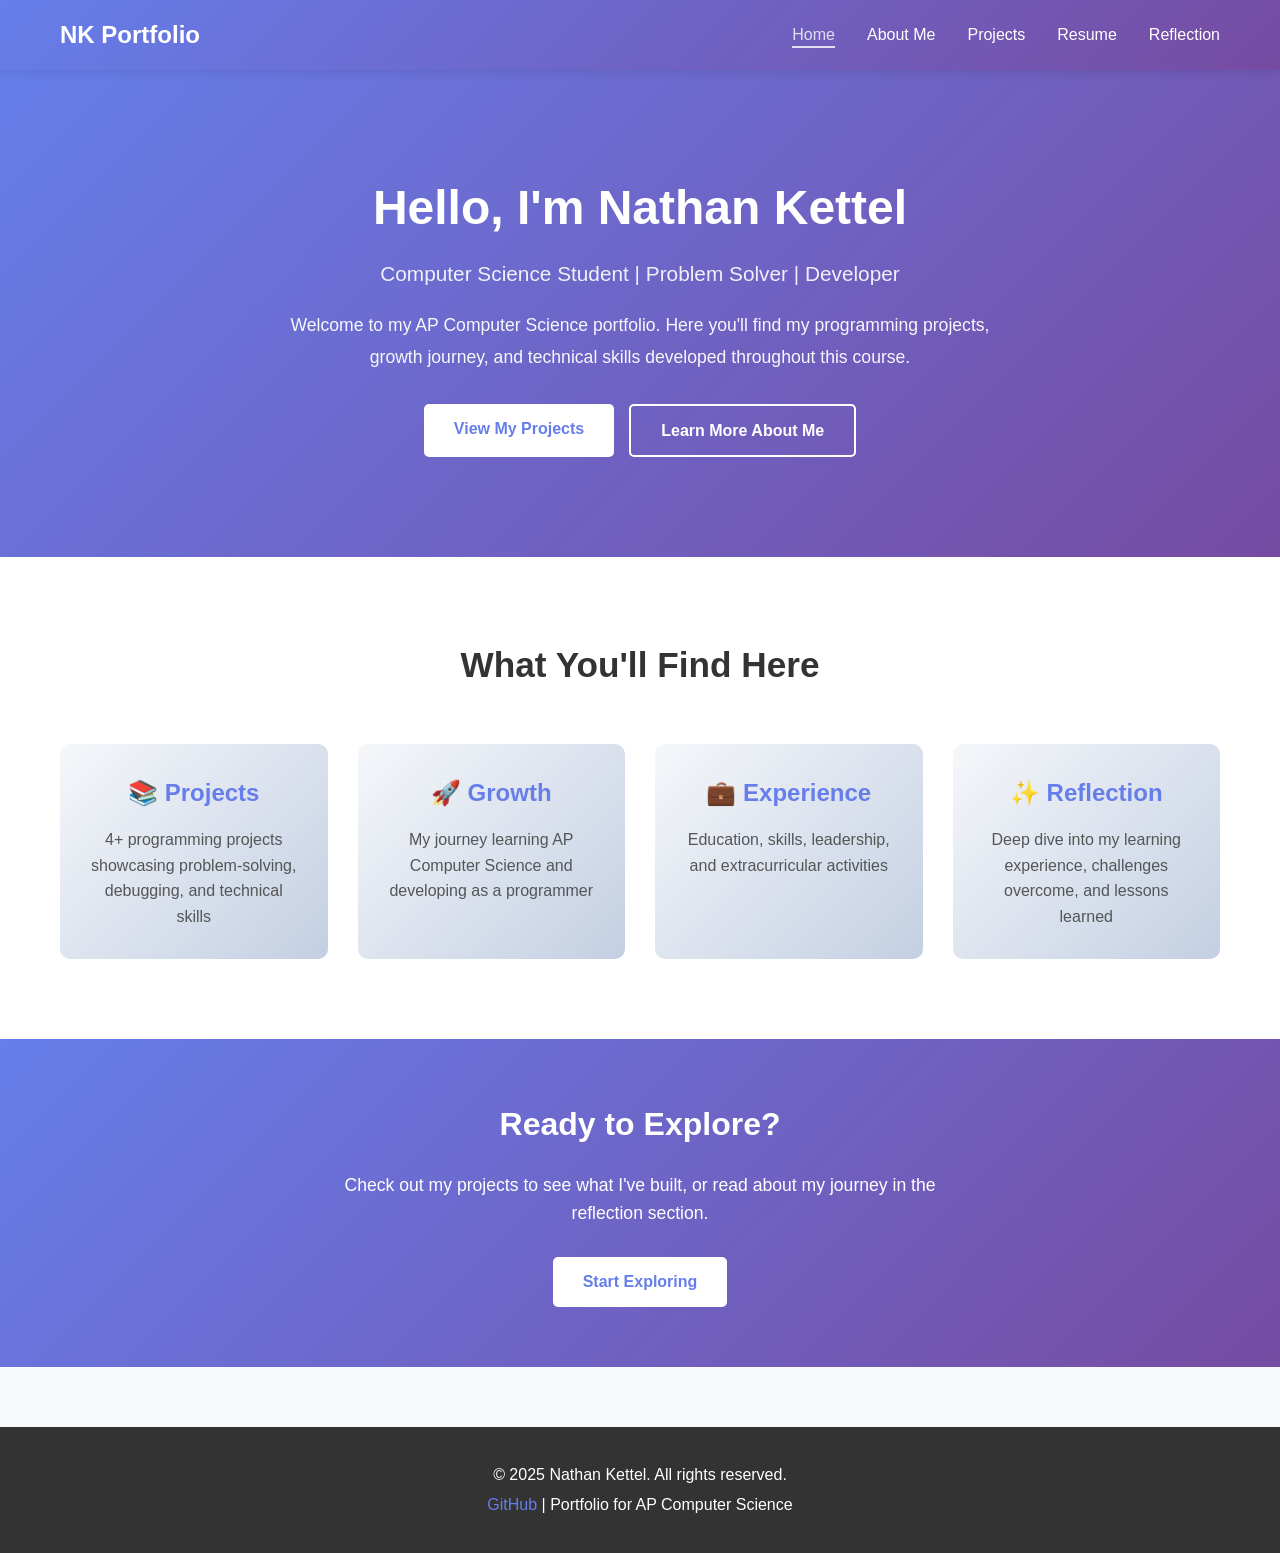
==== index.html @ 016d5e5d "Update portfolio name from Natalie to Nathan Any place where it says natalie kettel needs to be repl" ====
<!DOCTYPE html>
<html lang="en">
<head>
    <meta charset="UTF-8">
    <meta name="viewport" content="width=device-width, initial-scale=1.0">
    <title>Nathan Kettel - Portfolio</title>
    <link rel="stylesheet" href="styles.css">
</head>
<body>
    <nav class="navbar">
        <div class="nav-container">
            <a href="index.html" class="nav-logo">NK Portfolio</a>
            <ul class="nav-menu">
                <li class="nav-item"><a href="index.html" class="nav-link active">Home</a></li>
                <li class="nav-item"><a href="about.html" class="nav-link">About Me</a></li>
                <li class="nav-item"><a href="projects.html" class="nav-link">Projects</a></li>
                <li class="nav-item"><a href="resume.html" class="nav-link">Resume</a></li>
                <li class="nav-item"><a href="reflection.html" class="nav-link">Reflection</a></li>
            </ul>
        </div>
    </nav>

    <section class="hero">
        <div class="hero-content">
            <h1>Hello, I'm Nathan Kettel</h1>
            <p class="tagline">Computer Science Student | Problem Solver | Developer</p>
            <p class="hero-description">Welcome to my AP Computer Science portfolio. Here you'll find my programming projects, growth journey, and technical skills developed throughout this course.</p>
            <div class="hero-buttons">
                <a href="projects.html" class="btn btn-primary">View My Projects</a>
                <a href="about.html" class="btn btn-secondary">Learn More About Me</a>
            </div>
        </div>
    </section>

    <section class="highlights">
        <div class="container">
            <h2>What You'll Find Here</h2>
            <div class="highlights-grid">
                <div class="highlight-card">
                    <h3>📚 Projects</h3>
                    <p>4+ programming projects showcasing problem-solving, debugging, and technical skills</p>
                </div>
                <div class="highlight-card">
                    <h3>🚀 Growth</h3>
                    <p>My journey learning AP Computer Science and developing as a programmer</p>
                </div>
                <div class="highlight-card">
                    <h3>💼 Experience</h3>
                    <p>Education, skills, leadership, and extracurricular activities</p>
                </div>
                <div class="highlight-card">
                    <h3>✨ Reflection</h3>
                    <p>Deep dive into my learning experience, challenges overcome, and lessons learned</p>
                </div>
            </div>
        </div>
    </section>

    <section class="cta">
        <div class="container">
            <h2>Ready to Explore?</h2>
            <p>Check out my projects to see what I've built, or read about my journey in the reflection section.</p>
            <a href="projects.html" class="btn btn-primary">Start Exploring</a>
        </div>
    </section>

    <footer>
        <p>&copy; 2025 Nathan Kettel. All rights reserved.</p>
        <p><a href="https://github.com/nkettel" target="_blank">GitHub</a> | Portfolio for AP Computer Science</p>
    </footer>
</body>
</html>
---- styles.css ----
/* ===== GLOBAL STYLES ===== */
* {
    margin: 0;
    padding: 0;
    box-sizing: border-box;
}

body {
    font-family: 'Segoe UI', Tahoma, Geneva, Verdana, sans-serif;
    line-height: 1.6;
    color: #333;
    background-color: #f8f9fa;
}

.container {
    max-width: 1200px;
    margin: 0 auto;
    padding: 0 20px;
}

/* ===== NAVIGATION ===== */
.navbar {
    background: linear-gradient(135deg, #667eea 0%, #764ba2 100%);
    padding: 1rem 0;
    position: sticky;
    top: 0;
    z-index: 100;
    box-shadow: 0 2px 10px rgba(0, 0, 0, 0.1);
}

.nav-container {
    max-width: 1200px;
    margin: 0 auto;
    padding: 0 20px;
    display: flex;
    justify-content: space-between;
    align-items: center;
}

.nav-logo {
    color: white;
    font-size: 1.5rem;
    font-weight: bold;
    text-decoration: none;
    transition: opacity 0.3s ease;
}

.nav-logo:hover {
    opacity: 0.8;
}

.nav-menu {
    display: flex;
    list-style: none;
    gap: 2rem;
}

.nav-link {
    color: white;
    text-decoration: none;
    transition: opacity 0.3s ease;
    position: relative;
    font-weight: 500;
}

.nav-link:hover,
.nav-link.active {
    opacity: 0.8;
}

.nav-link.active::after {
    content: '';
    position: absolute;
    bottom: -5px;
    left: 0;
    width: 100%;
    height: 2px;
    background-color: white;
}

/* ===== HERO SECTION ===== */
.hero {
    background: linear-gradient(135deg, #667eea 0%, #764ba2 100%);
    color: white;
    padding: 100px 20px;
    text-align: center;
}

.hero-content h1 {
    font-size: 3rem;
    margin-bottom: 10px;
    animation: slideInDown 0.8s ease;
}

.tagline {
    font-size: 1.3rem;
    margin-bottom: 20px;
    opacity: 0.9;
}

.hero-description {
    font-size: 1.1rem;
    max-width: 700px;
    margin: 0 auto 30px;
    line-height: 1.8;
    opacity: 0.95;
}

.hero-buttons {
    display: flex;
    gap: 15px;
    justify-content: center;
    flex-wrap: wrap;
}

/* ===== BUTTONS ===== */
.btn {
    padding: 12px 30px;
    border: none;
    border-radius: 5px;
    font-size: 1rem;
    font-weight: 600;
    cursor: pointer;
    text-decoration: none;
    display: inline-block;
    transition: all 0.3s ease;
}

.btn-primary {
    background-color: white;
    color: #667eea;
}

.btn-primary:hover {
    transform: translateY(-2px);
    box-shadow: 0 10px 20px rgba(0, 0, 0, 0.2);
}

.btn-secondary {
    background-color: transparent;
    color: white;
    border: 2px solid white;
}

.btn-secondary:hover {
    background-color: white;
    color: #667eea;
    transform: translateY(-2px);
}

/* ===== PAGE HEADER ===== */
.page-header {
    background: linear-gradient(135deg, #667eea 0%, #764ba2 100%);
    color: white;
    padding: 60px 20px;
    text-align: center;
}

.page-header h1 {
    font-size: 2.5rem;
    margin-bottom: 10px;
}

.page-header p {
    font-size: 1.2rem;
    opacity: 0.9;
}

/* ===== HIGHLIGHTS SECTION ===== */
.highlights {
    padding: 80px 20px;
    background-color: white;
}

.highlights h2 {
    text-align: center;
    font-size: 2.2rem;
    margin-bottom: 50px;
    color: #333;
}

.highlights-grid {
    display: grid;
    grid-template-columns: repeat(auto-fit, minmax(250px, 1fr));
    gap: 30px;
}

.highlight-card {
    background: linear-gradient(135deg, #f5f7fa 0%, #c3cfe2 100%);
    padding: 30px;
    border-radius: 10px;
    text-align: center;
    transition: all 0.3s ease;
}

.highlight-card:hover {
    transform: translateY(-5px);
    box-shadow: 0 10px 30px rgba(0, 0, 0, 0.1);
}

.highlight-card h3 {
    font-size: 1.5rem;
    margin-bottom: 15px;
    color: #667eea;
}

.highlight-card p {
    color: #555;
}

/* ===== CTA SECTION ===== */
.cta {
    background: linear-gradient(135deg, #667eea 0%, #764ba2 100%);
    color: white;
    padding: 60px 20px;
    text-align: center;
}

.cta h2 {
    font-size: 2rem;
    margin-bottom: 20px;
}

.cta p {
    font-size: 1.1rem;
    margin-bottom: 30px;
    max-width: 600px;
    margin-left: auto;
    margin-right: auto;
}

/* ===== ABOUT SECTION ===== */
.about-section {
    padding: 60px 20px;
    background-color: white;
}

.about-content h2 {
    font-size: 2rem;
    color: #667eea;
    margin-top: 40px;
    margin-bottom: 20px;
    border-bottom: 3px solid #667eea;
    padding-bottom: 10px;
}

.about-content h2:first-child {
    margin-top: 0;
}

.about-content p {
    font-size: 1.05rem;
    line-height: 1.8;
    color: #555;
    margin-bottom: 15px;
}

.interests-grid {
    display: grid;
    grid-template-columns: repeat(auto-fit, minmax(280px, 1fr));
    gap: 20px;
    margin: 30px 0;
}

.interest-card {
    background: linear-gradient(135deg, #f5f7fa 0%, #c3cfe2 100%);
    padding: 25px;
    border-radius: 8px;
    transition: all 0.3s ease;
}

.interest-card:hover {
    transform: translateY(-3px);
    box-shadow: 0 8px 20px rgba(0, 0, 0, 0.1);
}

.interest-card h3 {
    color: #667eea;
    font-size: 1.2rem;
    margin-bottom: 10px;
}

.interest-card p {
    color: #555;
    font-size: 0.95rem;
}

.activity-list,
.achievements-list,
.growth-list {
    list-style-position: inside;
    margin: 20px 0;
}

.activity-list li,
.achievements-list li,
.growth-list li {
    margin: 12px 0;
    color: #555;
    line-height: 1.6;
}

.skills-section {
    display: grid;
    grid-template-columns: repeat(auto-fit, minmax(250px, 1fr));
    gap: 30px;
    margin: 30px 0;
}

.skill-category {
    background: #f8f9fa;
    padding: 25px;
    border-radius: 8px;
    border-left: 4px solid #667eea;
}

.skill-category h3 {
    color: #667eea;
    margin-bottom: 15px;
    font-size: 1.1rem;
}

.skill-category ul {
    list-style-position: inside;
}

.skill-category li {
    color: #555;
    margin: 8px 0;
}

/* ===== PROJECTS SECTION ===== */
.projects-section {
    padding: 60px 20px;
    background-color: white;
}

.projects-grid {
    display: grid;
    grid-template-columns: repeat(auto-fit, minmax(300px, 1fr));
    gap: 30px;
    margin: 40px 0;
}

.project-card {
    background: white;
    border: 2px solid #e0e0e0;
    border-radius: 10px;
    padding: 30px;
    transition: all 0.3s ease;
    box-shadow: 0 4px 15px rgba(0, 0, 0, 0.08);
}

.project-card:hover {
    border-color: #667eea;
    box-shadow: 0 10px 30px rgba(102, 126, 234, 0.2);
    transform: translateY(-5px);
}

.project-header {
    display: flex;
    justify-content: space-between;
    align-items: flex-start;
    gap: 15px;
    margin-bottom: 15px;
}

.project-header h2 {
    color: #667eea;
    font-size: 1.4rem;
    margin: 0;
}

.project-tag {
    background: linear-gradient(135deg, #667eea 0%, #764ba2 100%);
    color: white;
    padding: 5px 12px;
    border-radius: 20px;
    font-size: 0.85rem;
    white-space: nowrap;
}

.project-description {
    color: #555;
    font-size: 1.05rem;
    margin-bottom: 15px;
    line-height: 1.6;
}

.project-card h4 {
    color: #667eea;
    margin-top: 20px;
    margin-bottom: 10px;
    font-size: 1rem;
}

.project-card ul {
    list-style-position: inside;
    margin-bottom: 15px;
}

.project-card ul li {
    color: #555;
    margin: 8px 0;
    line-height: 1.5;
}

.project-card p {
    color: #555;
    line-height: 1.7;
    margin-bottom: 15px;
}

.project-links {
    display: flex;
    gap: 10px;
    margin-top: 20px;
    flex-wrap: wrap;
}

.project-link {
    display: inline-block;
    background: linear-gradient(135deg, #667eea 0%, #764ba2 100%);
    color: white;
    padding: 10px 20px;
    border-radius: 5px;
    text-decoration: none;
    transition: all 0.3s ease;
    font-size: 0.95rem;
}

.project-link:hover {
    transform: translateY(-2px);
    box-shadow: 0 5px 15px rgba(102, 126, 234, 0.3);
}

.project-summary {
    background: linear-gradient(135deg, #f5f7fa 0%, #c3cfe2 100%);
    padding: 60px 20px;
    margin-top: 40px;
}

.project-summary h2 {
    text-align: center;
    color: #667eea;
    margin-bottom: 30px;
    font-size: 2rem;
}

.project-summary p {
    text-align: center;
    margin-bottom: 20px;
    color: #555;
    font-size: 1.1rem;
}

.project-summary .growth-list {
    max-width: 700px;
    margin: 20px auto;
}

/* ===== RESUME SECTION ===== */
.resume-section {
    padding: 60px 20px;
    background-color: white;
}

.resume-content {
    max-width: 900px;
}

.resume-block {
    margin-bottom: 40px;
    padding-bottom: 30px;
    border-bottom: 2px solid #e0e0e0;
}

.resume-block:last-child {
    border-bottom: none;
}

.resume-block h2 {
    color: #667eea;
    font-size: 1.8rem;
    margin-bottom: 20px;
    border-left: 4px solid #667eea;
    padding-left: 15px;
}

.resume-item {
    margin-bottom: 25px;
}

.resume-item h3 {
    color: #333;
    font-size: 1.2rem;
    margin-bottom: 8px;
}

.resume-item p {
    color: #555;
    line-height: 1.7;
    margin-bottom: 10px;
}

.coursework {
    background: #f8f9fa;
    padding: 15px 20px;
    border-radius: 5px;
    margin-top: 10px;
}

.coursework h4 {
    color: #667eea;
    margin-bottom: 10px;
}

.coursework ul {
    list-style-position: inside;
}

.coursework li {
    color: #555;
    margin: 5px 0;
}

.skills-grid {
    display: grid;
    grid-template-columns: repeat(auto-fit, minmax(220px, 1fr));
    gap: 20px;
    margin: 20px 0;
}

.skill-group {
    background: #f8f9fa;
    padding: 20px;
    border-radius: 8px;
    border-top: 3px solid #667eea;
}

.skill-group h3 {
    color: #667eea;
    font-size: 1.1rem;
    margin-bottom: 12px;
}

.skill-group ul {
    list-style-position: inside;
}

.skill-group li {
    color: #555;
    margin: 6px 0;
    font-size: 0.95rem;
}

.resume-footer {
    background: linear-gradient(135deg, #f5f7fa 0%, #c3cfe2 100%);
    padding: 25px;
    border-radius: 8px;
    text-align: center;
    color: #555;
    line-height: 1.7;
    margin-top: 30px;
}

/* ===== REFLECTION SECTION ===== */
.reflection-section {
    padding: 60px 20px;
    background-color: white;
}

.reflection-content {
    max-width: 900px;
    margin: 0 auto;
}

.reflection-content h2 {
    color: #667eea;
    font-size: 2rem;
    margin: 40px 0 20px 0;
}

.reflection-content h2:first-child {
    margin-top: 0;
}

.reflection-content h3 {
    color: #667eea;
    font-size: 1.4rem;
    margin: 30px 0 15px 0;
}

.reflection-content p {
    color: #555;
    line-height: 1.9;
    font-size: 1.05rem;
    margin-bottom: 15px;
    text-align: justify;
}

.reflection-list {
    list-style-position: inside;
    margin: 20px 0;
}

.reflection-list li {
    color: #555;
    margin: 12px 0;
    line-height: 1.7;
}

.reflection-content em {
    color: #667eea;
    font-weight: 600;
}

/* ===== FOOTER ===== */
footer {
    background: #333;
    color: white;
    text-align: center;
    padding: 30px 20px;
    margin-top: 60px;
}

footer p {
    margin: 5px 0;
}

footer a {
    color: #667eea;
    text-decoration: none;
    transition: color 0.3s ease;
}

footer a:hover {
    color: #764ba2;
    text-decoration: underline;
}

/* ===== ANIMATIONS ===== */
@keyframes slideInDown {
    from {
        opacity: 0;
        transform: translateY(-30px);
    }
    to {
        opacity: 1;
        transform: translateY(0);
    }
}

/* ===== RESPONSIVE DESIGN ===== */
@media (max-width: 768px) {
    .nav-menu {
        gap: 1rem;
    }

    .hero-content h1 {
        font-size: 2rem;
    }

    .page-header h1 {
        font-size: 1.8rem;
    }

    .hero-buttons {
        flex-direction: column;
        align-items: center;
    }

    .btn {
        width: 100%;
        max-width: 300px;
    }

    .projects-grid,
    .highlights-grid,
    .interests-grid {
        grid-template-columns: 1fr;
    }

    .skill-category,
    .skill-group {
        grid-column: 1 / -1;
    }

    .project-header {
        flex-direction: column;
    }

    .project-tag {
        width: fit-content;
    }

    .reflection-content p {
        text-align: left;
    }
}

@media (max-width: 480px) {
    .nav-menu {
        flex-wrap: wrap;
        gap: 0.5rem;
    }

    .nav-link {
        font-size: 0.9rem;
    }

    .hero-content h1 {
        font-size: 1.5rem;
    }

    .tagline {
        font-size: 1rem;
    }

    .hero-description {
        font-size: 0.95rem;
    }

    .highlights h2 {
        font-size: 1.8rem;
    }

    .highlight-card h3 {
        font-size: 1.2rem;
    }

    .page-header h1 {
        font-size: 1.5rem;
    }

    .page-header p {
        font-size: 1rem;
    }

    .resume-block h2,
    .reflection-content h2 {
        font-size: 1.5rem;
    }

    .project-card {
        padding: 20px;
    }

    .cta h2 {
        font-size: 1.5rem;
    }
}

/* ===== ACCESSIBILITY ===== */
@media (prefers-reduced-motion: reduce) {
    * {
        animation-duration: 0.01ms !important;
        animation-iteration-count: 1 !important;
        transition-duration: 0.01ms !important;
    }
}
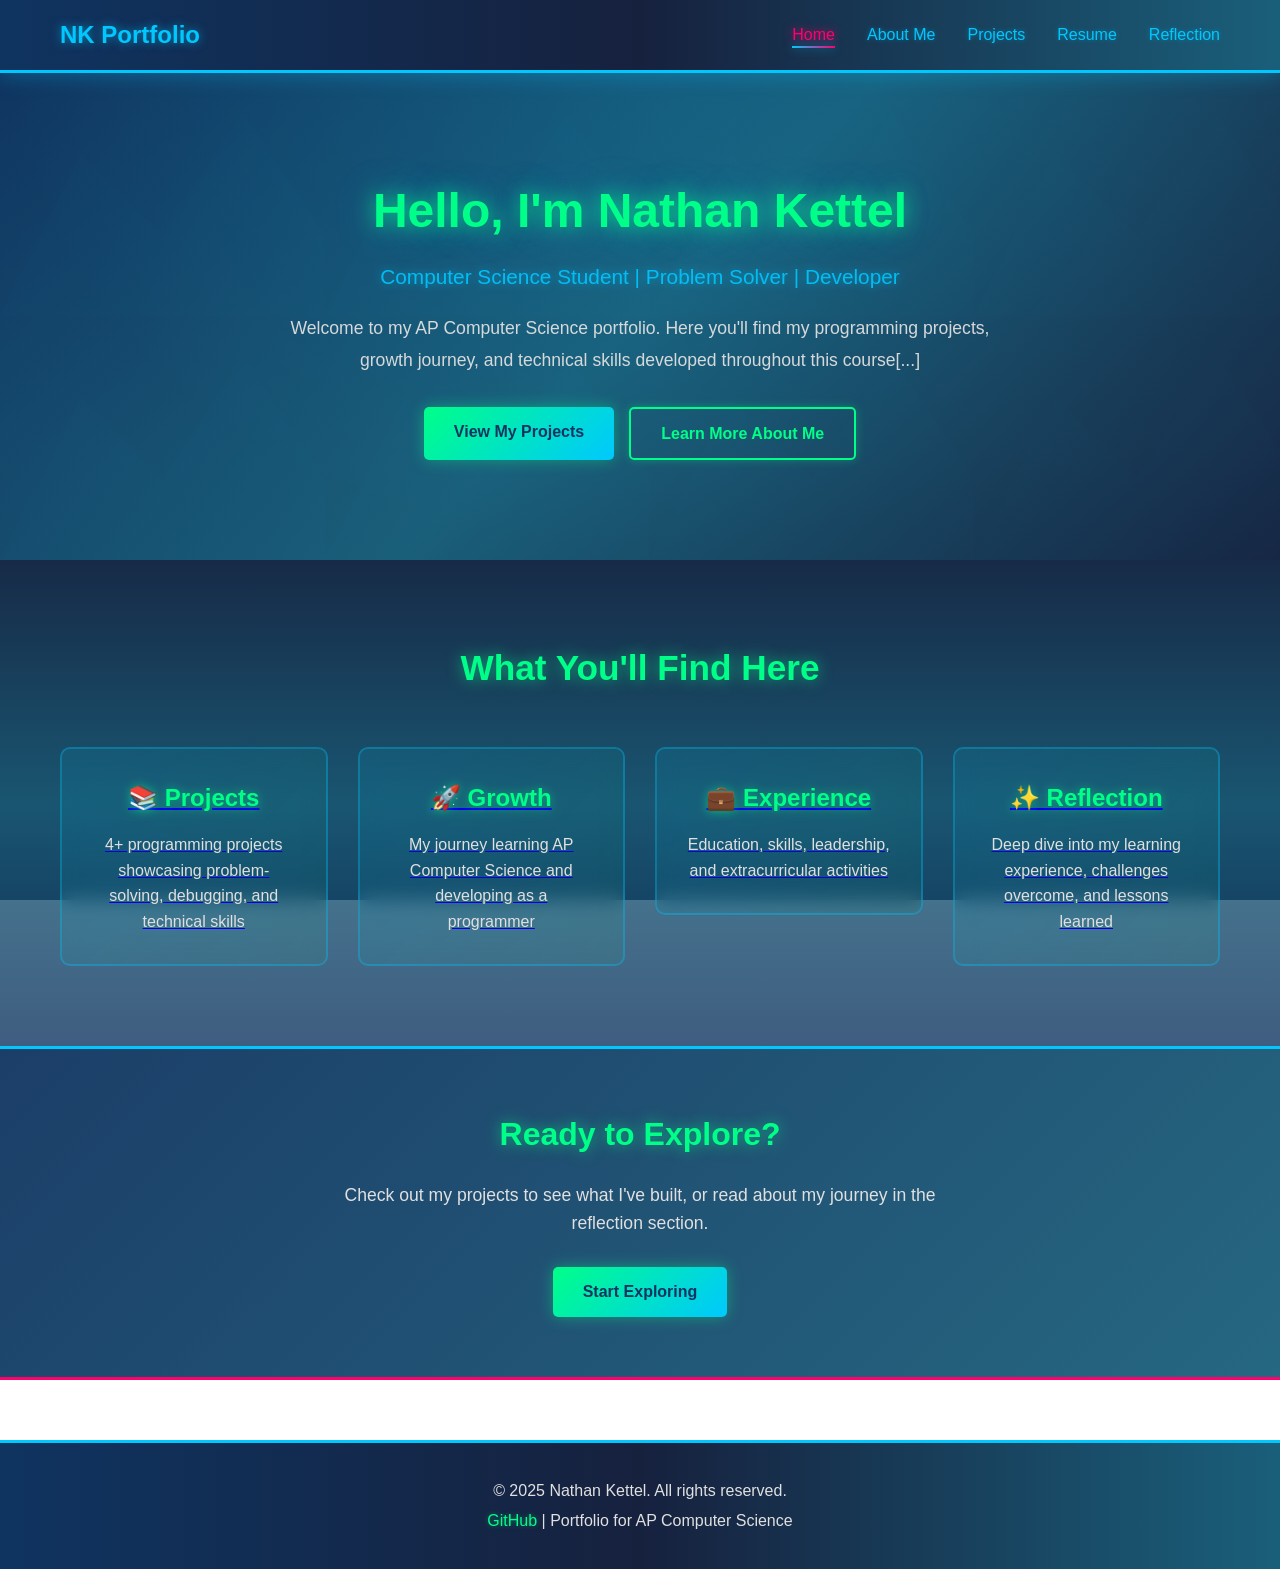
==== commit 0a034cc9: "Make highlight cards clickable with links to corresponding pages" ====
--- a/index.html
+++ b/index.html
@@ -24,7 +24,7 @@
         <div class="hero-content">
             <h1>Hello, I'm Nathan Kettel</h1>
             <p class="tagline">Computer Science Student | Problem Solver | Developer</p>
-            <p class="hero-description">Welcome to my AP Computer Science portfolio. Here you'll find my programming projects, growth journey, and technical skills developed throughout this course.</p>
+            <p class="hero-description">Welcome to my AP Computer Science portfolio. Here you'll find my programming projects, growth journey, and technical skills developed throughout this course[...]
             <div class="hero-buttons">
                 <a href="projects.html" class="btn btn-primary">View My Projects</a>
                 <a href="about.html" class="btn btn-secondary">Learn More About Me</a>
@@ -36,22 +36,30 @@
         <div class="container">
             <h2>What You'll Find Here</h2>
             <div class="highlights-grid">
-                <div class="highlight-card">
-                    <h3>📚 Projects</h3>
-                    <p>4+ programming projects showcasing problem-solving, debugging, and technical skills</p>
-                </div>
-                <div class="highlight-card">
-                    <h3>🚀 Growth</h3>
-                    <p>My journey learning AP Computer Science and developing as a programmer</p>
-                </div>
-                <div class="highlight-card">
-                    <h3>💼 Experience</h3>
-                    <p>Education, skills, leadership, and extracurricular activities</p>
-                </div>
-                <div class="highlight-card">
-                    <h3>✨ Reflection</h3>
-                    <p>Deep dive into my learning experience, challenges overcome, and lessons learned</p>
-                </div>
+                <a href="projects.html" class="highlight-card-link">
+                    <div class="highlight-card">
+                        <h3>📚 Projects</h3>
+                        <p>4+ programming projects showcasing problem-solving, debugging, and technical skills</p>
+                    </div>
+                </a>
+                <a href="reflection.html" class="highlight-card-link">
+                    <div class="highlight-card">
+                        <h3>🚀 Growth</h3>
+                        <p>My journey learning AP Computer Science and developing as a programmer</p>
+                    </div>
+                </a>
+                <a href="resume.html" class="highlight-card-link">
+                    <div class="highlight-card">
+                        <h3>💼 Experience</h3>
+                        <p>Education, skills, leadership, and extracurricular activities</p>
+                    </div>
+                </a>
+                <a href="reflection.html" class="highlight-card-link">
+                    <div class="highlight-card">
+                        <h3>✨ Reflection</h3>
+                        <p>Deep dive into my learning experience, challenges overcome, and lessons learned</p>
+                    </div>
+                </a>
             </div>
         </div>
     </section>
--- a/styles.css
+++ b/styles.css
@@ -8,8 +8,10 @@
 body {
     font-family: 'Segoe UI', Tahoma, Geneva, Verdana, sans-serif;
     line-height: 1.6;
-    color: #333;
-    background-color: #f8f9fa;
+    color: #1a1a1a;
+    background: linear-gradient(180deg, #0f3460 0%, #1a5f7a 50%, #16213e 100%);
+    background-attachment: fixed;
+    min-height: 100vh;
 }
 
 .container {
@@ -20,12 +22,13 @@
 
 /* ===== NAVIGATION ===== */
 .navbar {
-    background: linear-gradient(135deg, #667eea 0%, #764ba2 100%);
+    background: linear-gradient(90deg, #0f3460 0%, #16213e 50%, #1a5f7a 100%);
     padding: 1rem 0;
     position: sticky;
     top: 0;
     z-index: 100;
-    box-shadow: 0 2px 10px rgba(0, 0, 0, 0.1);
+    box-shadow: 0 2px 20px rgba(0, 200, 255, 0.3);
+    border-bottom: 3px solid #00c8ff;
 }
 
 .nav-container {
@@ -38,15 +41,17 @@
 }
 
 .nav-logo {
-    color: white;
+    color: #00c8ff;
     font-size: 1.5rem;
     font-weight: bold;
     text-decoration: none;
-    transition: opacity 0.3s ease;
+    transition: all 0.3s ease;
+    text-shadow: 0 0 10px rgba(0, 200, 255, 0.6);
 }
 
 .nav-logo:hover {
-    opacity: 0.8;
+    color: #ff006e;
+    text-shadow: 0 0 15px rgba(255, 0, 110, 0.8);
 }
 
 .nav-menu {
@@ -56,16 +61,18 @@
 }
 
 .nav-link {
-    color: white;
+    color: #00c8ff;
     text-decoration: none;
-    transition: opacity 0.3s ease;
+    transition: all 0.3s ease;
     position: relative;
     font-weight: 500;
+    text-shadow: 0 0 5px rgba(0, 200, 255, 0.4);
 }
 
 .nav-link:hover,
 .nav-link.active {
-    opacity: 0.8;
+    color: #ff006e;
+    text-shadow: 0 0 10px rgba(255, 0, 110, 0.8);
 }
 
 .nav-link.active::after {
@@ -75,27 +82,51 @@
     left: 0;
     width: 100%;
     height: 2px;
-    background-color: white;
+    background: linear-gradient(90deg, #00c8ff, #ff006e);
+    box-shadow: 0 0 10px rgba(0, 200, 255, 0.6);
 }
 
 /* ===== HERO SECTION ===== */
 .hero {
-    background: linear-gradient(135deg, #667eea 0%, #764ba2 100%);
+    background: linear-gradient(135deg, rgba(15, 52, 96, 0.9) 0%, rgba(26, 95, 122, 0.9) 50%, rgba(22, 33, 62, 0.9) 100%),
+                url('data:image/svg+xml,<svg xmlns="http://www.w3.org/2000/svg" viewBox="0 0 1200 600"><defs><pattern id="mountains" x="0" y="0" width="400" height="300" patternUnits="userSpaceOnUse"><polygon points="0,300 100,100 200,200 300,50 400,200 400,300" fill="%2300c8ff" opacity="0.1"/></pattern></defs><rect width="1200" height="600" fill="url(%23mountains)"/></svg>');
     color: white;
     padding: 100px 20px;
     text-align: center;
+    position: relative;
+    overflow: hidden;
+}
+
+.hero::before {
+    content: '';
+    position: absolute;
+    top: 0;
+    left: 0;
+    right: 0;
+    bottom: 0;
+    background: radial-gradient(ellipse at 50% 0%, rgba(0, 200, 255, 0.1) 0%, transparent 70%);
+    pointer-events: none;
+}
+
+.hero-content {
+    position: relative;
+    z-index: 1;
 }
 
 .hero-content h1 {
     font-size: 3rem;
     margin-bottom: 10px;
     animation: slideInDown 0.8s ease;
+    color: #00ff88;
+    text-shadow: 0 0 20px rgba(0, 255, 136, 0.8), 0 0 40px rgba(0, 200, 255, 0.4);
 }
 
 .tagline {
     font-size: 1.3rem;
     margin-bottom: 20px;
     opacity: 0.9;
+    color: #00c8ff;
+    text-shadow: 0 0 10px rgba(0, 200, 255, 0.6);
 }
 
 .hero-description {
@@ -104,6 +135,7 @@
     margin: 0 auto 30px;
     line-height: 1.8;
     opacity: 0.95;
+    color: #e0e0e0;
 }
 
 .hero-buttons {
@@ -127,33 +159,40 @@
 }
 
 .btn-primary {
-    background-color: white;
-    color: #667eea;
+    background: linear-gradient(135deg, #00ff88 0%, #00c8ff 100%);
+    color: #0f3460;
+    box-shadow: 0 0 15px rgba(0, 255, 136, 0.4);
 }
 
 .btn-primary:hover {
     transform: translateY(-2px);
-    box-shadow: 0 10px 20px rgba(0, 0, 0, 0.2);
+    box-shadow: 0 10px 30px rgba(0, 255, 136, 0.6);
+    background: linear-gradient(135deg, #00ff88 0%, #ff006e 100%);
 }
 
 .btn-secondary {
     background-color: transparent;
-    color: white;
-    border: 2px solid white;
+    color: #00ff88;
+    border: 2px solid #00ff88;
+    box-shadow: 0 0 10px rgba(0, 255, 136, 0.3);
 }
 
 .btn-secondary:hover {
-    background-color: white;
-    color: #667eea;
+    background: rgba(0, 255, 136, 0.1);
+    box-shadow: 0 0 20px rgba(0, 255, 136, 0.6);
     transform: translateY(-2px);
+    border-color: #ff006e;
+    color: #ff006e;
 }
 
 /* ===== PAGE HEADER ===== */
 .page-header {
-    background: linear-gradient(135deg, #667eea 0%, #764ba2 100%);
-    color: white;
+    background: linear-gradient(135deg, rgba(15, 52, 96, 0.95) 0%, rgba(26, 95, 122, 0.95) 50%, rgba(22, 33, 62, 0.95) 100%);
+    color: #00ff88;
     padding: 60px 20px;
     text-align: center;
+    text-shadow: 0 0 20px rgba(0, 255, 136, 0.6);
+    border-bottom: 3px solid #00c8ff;
 }
 
 .page-header h1 {
@@ -164,19 +203,21 @@
 .page-header p {
     font-size: 1.2rem;
     opacity: 0.9;
+    color: #00c8ff;
 }
 
 /* ===== HIGHLIGHTS SECTION ===== */
 .highlights {
     padding: 80px 20px;
-    background-color: white;
+    background: linear-gradient(180deg, rgba(22, 33, 62, 0.8) 0%, rgba(26, 95, 122, 0.8) 50%, rgba(15, 52, 96, 0.8) 100%);
 }
 
 .highlights h2 {
     text-align: center;
     font-size: 2.2rem;
     margin-bottom: 50px;
-    color: #333;
+    color: #00ff88;
+    text-shadow: 0 0 15px rgba(0, 255, 136, 0.6);
 }
 
 .highlights-grid {
@@ -186,39 +227,48 @@
 }
 
 .highlight-card {
-    background: linear-gradient(135deg, #f5f7fa 0%, #c3cfe2 100%);
+    background: linear-gradient(135deg, rgba(0, 200, 255, 0.1) 0%, rgba(0, 255, 136, 0.05) 100%);
     padding: 30px;
     border-radius: 10px;
     text-align: center;
     transition: all 0.3s ease;
+    border: 2px solid rgba(0, 200, 255, 0.3);
+    backdrop-filter: blur(10px);
 }
 
 .highlight-card:hover {
     transform: translateY(-5px);
-    box-shadow: 0 10px 30px rgba(0, 0, 0, 0.1);
+    border-color: #ff006e;
+    box-shadow: 0 10px 30px rgba(255, 0, 110, 0.4), 0 0 20px rgba(0, 200, 255, 0.2);
+    background: linear-gradient(135deg, rgba(255, 0, 110, 0.1) 0%, rgba(0, 255, 136, 0.1) 100%);
 }
 
 .highlight-card h3 {
     font-size: 1.5rem;
     margin-bottom: 15px;
-    color: #667eea;
+    color: #00ff88;
+    text-shadow: 0 0 10px rgba(0, 255, 136, 0.5);
 }
 
 .highlight-card p {
-    color: #555;
+    color: #e0e0e0;
 }
 
 /* ===== CTA SECTION ===== */
 .cta {
-    background: linear-gradient(135deg, #667eea 0%, #764ba2 100%);
+    background: linear-gradient(135deg, rgba(15, 52, 96, 0.95) 0%, rgba(26, 95, 122, 0.95) 100%);
     color: white;
     padding: 60px 20px;
     text-align: center;
+    border-top: 3px solid #00c8ff;
+    border-bottom: 3px solid #ff006e;
 }
 
 .cta h2 {
     font-size: 2rem;
     margin-bottom: 20px;
+    color: #00ff88;
+    text-shadow: 0 0 15px rgba(0, 255, 136, 0.6);
 }
 
 .cta p {
@@ -227,21 +277,23 @@
     max-width: 600px;
     margin-left: auto;
     margin-right: auto;
+    color: #e0e0e0;
 }
 
 /* ===== ABOUT SECTION ===== */
 .about-section {
     padding: 60px 20px;
-    background-color: white;
+    background: linear-gradient(180deg, rgba(22, 33, 62, 0.8) 0%, rgba(26, 95, 122, 0.8) 50%, rgba(15, 52, 96, 0.8) 100%);
 }
 
 .about-content h2 {
     font-size: 2rem;
-    color: #667eea;
+    color: #00ff88;
     margin-top: 40px;
     margin-bottom: 20px;
-    border-bottom: 3px solid #667eea;
+    border-bottom: 3px solid #00c8ff;
     padding-bottom: 10px;
+    text-shadow: 0 0 10px rgba(0, 255, 136, 0.5);
 }
 
 .about-content h2:first-child {
@@ -251,7 +303,7 @@
 .about-content p {
     font-size: 1.05rem;
     line-height: 1.8;
-    color: #555;
+    color: #e0e0e0;
     margin-bottom: 15px;
 }
 
@@ -263,25 +315,30 @@
 }
 
 .interest-card {
-    background: linear-gradient(135deg, #f5f7fa 0%, #c3cfe2 100%);
+    background: linear-gradient(135deg, rgba(0, 200, 255, 0.15) 0%, rgba(0, 255, 136, 0.05) 100%);
     padding: 25px;
     border-radius: 8px;
     transition: all 0.3s ease;
+    border: 2px solid rgba(0, 200, 255, 0.3);
+    backdrop-filter: blur(5px);
 }
 
 .interest-card:hover {
     transform: translateY(-3px);
-    box-shadow: 0 8px 20px rgba(0, 0, 0, 0.1);
+    border-color: #ff006e;
+    box-shadow: 0 8px 20px rgba(255, 0, 110, 0.3), 0 0 15px rgba(0, 200, 255, 0.2);
+    background: linear-gradient(135deg, rgba(255, 0, 110, 0.1) 0%, rgba(0, 255, 136, 0.1) 100%);
 }
 
 .interest-card h3 {
-    color: #667eea;
+    color: #00ff88;
     font-size: 1.2rem;
     margin-bottom: 10px;
+    text-shadow: 0 0 8px rgba(0, 255, 136, 0.4);
 }
 
 .interest-card p {
-    color: #555;
+    color: #d0d0d0;
     font-size: 0.95rem;
 }
 
@@ -296,7 +353,7 @@
 .achievements-list li,
 .growth-list li {
     margin: 12px 0;
-    color: #555;
+    color: #e0e0e0;
     line-height: 1.6;
 }
 
@@ -308,16 +365,18 @@
 }
 
 .skill-category {
-    background: #f8f9fa;
+    background: linear-gradient(135deg, rgba(0, 200, 255, 0.1) 0%, rgba(0, 255, 136, 0.05) 100%);
     padding: 25px;
     border-radius: 8px;
-    border-left: 4px solid #667eea;
+    border-left: 4px solid #00ff88;
+    border: 2px solid rgba(0, 200, 255, 0.3);
 }
 
 .skill-category h3 {
-    color: #667eea;
+    color: #00ff88;
     margin-bottom: 15px;
     font-size: 1.1rem;
+    text-shadow: 0 0 8px rgba(0, 255, 136, 0.4);
 }
 
 .skill-category ul {
@@ -325,14 +384,14 @@
 }
 
 .skill-category li {
-    color: #555;
+    color: #e0e0e0;
     margin: 8px 0;
 }
 
 /* ===== PROJECTS SECTION ===== */
 .projects-section {
     padding: 60px 20px;
-    background-color: white;
+    background: linear-gradient(180deg, rgba(22, 33, 62, 0.8) 0%, rgba(26, 95, 122, 0.8) 50%, rgba(15, 52, 96, 0.8) 100%);
 }
 
 .projects-grid {
@@ -343,18 +402,20 @@
 }
 
 .project-card {
-    background: white;
-    border: 2px solid #e0e0e0;
+    background: linear-gradient(135deg, rgba(0, 200, 255, 0.1) 0%, rgba(0, 255, 136, 0.05) 100%);
+    border: 2px solid rgba(0, 200, 255, 0.4);
     border-radius: 10px;
     padding: 30px;
     transition: all 0.3s ease;
-    box-shadow: 0 4px 15px rgba(0, 0, 0, 0.08);
+    box-shadow: 0 4px 20px rgba(0, 200, 255, 0.2);
+    backdrop-filter: blur(5px);
 }
 
 .project-card:hover {
-    border-color: #667eea;
-    box-shadow: 0 10px 30px rgba(102, 126, 234, 0.2);
+    border-color: #ff006e;
+    box-shadow: 0 10px 40px rgba(255, 0, 110, 0.3), 0 0 20px rgba(0, 200, 255, 0.3);
     transform: translateY(-5px);
+    background: linear-gradient(135deg, rgba(255, 0, 110, 0.1) 0%, rgba(0, 255, 136, 0.1) 100%);
 }
 
 .project-header {
@@ -366,32 +427,36 @@
 }
 
 .project-header h2 {
-    color: #667eea;
+    color: #00ff88;
     font-size: 1.4rem;
     margin: 0;
+    text-shadow: 0 0 10px rgba(0, 255, 136, 0.5);
 }
 
 .project-tag {
-    background: linear-gradient(135deg, #667eea 0%, #764ba2 100%);
-    color: white;
+    background: linear-gradient(135deg, #00c8ff 0%, #00ff88 100%);
+    color: #0f3460;
     padding: 5px 12px;
     border-radius: 20px;
     font-size: 0.85rem;
     white-space: nowrap;
+    font-weight: 600;
+    box-shadow: 0 0 10px rgba(0, 200, 255, 0.5);
 }
 
 .project-description {
-    color: #555;
+    color: #e0e0e0;
     font-size: 1.05rem;
     margin-bottom: 15px;
     line-height: 1.6;
 }
 
 .project-card h4 {
-    color: #667eea;
+    color: #00ff88;
     margin-top: 20px;
     margin-bottom: 10px;
     font-size: 1rem;
+    text-shadow: 0 0 8px rgba(0, 255, 136, 0.4);
 }
 
 .project-card ul {
@@ -400,13 +465,13 @@
 }
 
 .project-card ul li {
-    color: #555;
+    color: #d0d0d0;
     margin: 8px 0;
     line-height: 1.5;
 }
 
 .project-card p {
-    color: #555;
+    color: #d0d0d0;
     line-height: 1.7;
     margin-bottom: 15px;
 }
@@ -420,37 +485,44 @@
 
 .project-link {
     display: inline-block;
-    background: linear-gradient(135deg, #667eea 0%, #764ba2 100%);
-    color: white;
+    background: linear-gradient(135deg, #00c8ff 0%, #00ff88 100%);
+    color: #0f3460;
     padding: 10px 20px;
     border-radius: 5px;
     text-decoration: none;
     transition: all 0.3s ease;
     font-size: 0.95rem;
+    font-weight: 600;
+    box-shadow: 0 0 10px rgba(0, 200, 255, 0.4);
 }
 
 .project-link:hover {
     transform: translateY(-2px);
-    box-shadow: 0 5px 15px rgba(102, 126, 234, 0.3);
+    box-shadow: 0 5px 20px rgba(0, 200, 255, 0.6), 0 0 15px rgba(0, 255, 136, 0.4);
+    background: linear-gradient(135deg, #ff006e 0%, #00ff88 100%);
 }
 
 .project-summary {
-    background: linear-gradient(135deg, #f5f7fa 0%, #c3cfe2 100%);
+    background: linear-gradient(135deg, rgba(0, 200, 255, 0.15) 0%, rgba(0, 255, 136, 0.05) 100%);
     padding: 60px 20px;
     margin-top: 40px;
+    border: 2px solid rgba(0, 200, 255, 0.3);
+    border-radius: 10px;
+    backdrop-filter: blur(10px);
 }
 
 .project-summary h2 {
     text-align: center;
-    color: #667eea;
+    color: #00ff88;
     margin-bottom: 30px;
     font-size: 2rem;
+    text-shadow: 0 0 15px rgba(0, 255, 136, 0.6);
 }
 
 .project-summary p {
     text-align: center;
     margin-bottom: 20px;
-    color: #555;
+    color: #e0e0e0;
     font-size: 1.1rem;
 }
 
@@ -462,7 +534,7 @@
 /* ===== RESUME SECTION ===== */
 .resume-section {
     padding: 60px 20px;
-    background-color: white;
+    background: linear-gradient(180deg, rgba(22, 33, 62, 0.8) 0%, rgba(26, 95, 122, 0.8) 50%, rgba(15, 52, 96, 0.8) 100%);
 }
 
 .resume-content {
@@ -472,7 +544,7 @@
 .resume-block {
     margin-bottom: 40px;
     padding-bottom: 30px;
-    border-bottom: 2px solid #e0e0e0;
+    border-bottom: 2px solid rgba(0, 200, 255, 0.3);
 }
 
 .resume-block:last-child {
@@ -480,11 +552,12 @@
 }
 
 .resume-block h2 {
-    color: #667eea;
+    color: #00ff88;
     font-size: 1.8rem;
     margin-bottom: 20px;
-    border-left: 4px solid #667eea;
+    border-left: 4px solid #00c8ff;
     padding-left: 15px;
+    text-shadow: 0 0 10px rgba(0, 255, 136, 0.5);
 }
 
 .resume-item {
@@ -492,27 +565,30 @@
 }
 
 .resume-item h3 {
-    color: #333;
+    color: #00ff88;
     font-size: 1.2rem;
     margin-bottom: 8px;
+    text-shadow: 0 0 8px rgba(0, 255, 136, 0.4);
 }
 
 .resume-item p {
-    color: #555;
+    color: #e0e0e0;
     line-height: 1.7;
     margin-bottom: 10px;
 }
 
 .coursework {
-    background: #f8f9fa;
+    background: linear-gradient(135deg, rgba(0, 200, 255, 0.1) 0%, rgba(0, 255, 136, 0.05) 100%);
     padding: 15px 20px;
     border-radius: 5px;
     margin-top: 10px;
+    border-left: 3px solid #00c8ff;
 }
 
 .coursework h4 {
-    color: #667eea;
+    color: #00ff88;
     margin-bottom: 10px;
+    text-shadow: 0 0 8px rgba(0, 255, 136, 0.4);
 }
 
 .coursework ul {
@@ -520,7 +596,7 @@
 }
 
 .coursework li {
-    color: #555;
+    color: #d0d0d0;
     margin: 5px 0;
 }
 
@@ -532,16 +608,18 @@
 }
 
 .skill-group {
-    background: #f8f9fa;
+    background: linear-gradient(135deg, rgba(0, 200, 255, 0.1) 0%, rgba(0, 255, 136, 0.05) 100%);
     padding: 20px;
     border-radius: 8px;
-    border-top: 3px solid #667eea;
+    border-top: 3px solid #00c8ff;
+    border: 2px solid rgba(0, 200, 255, 0.3);
 }
 
 .skill-group h3 {
-    color: #667eea;
+    color: #00ff88;
+    margin-bottom: 15px;
     font-size: 1.1rem;
-    margin-bottom: 12px;
+    text-shadow: 0 0 8px rgba(0, 255, 136, 0.4);
 }
 
 .skill-group ul {
@@ -549,25 +627,26 @@
 }
 
 .skill-group li {
-    color: #555;
+    color: #e0e0e0;
     margin: 6px 0;
     font-size: 0.95rem;
 }
 
 .resume-footer {
-    background: linear-gradient(135deg, #f5f7fa 0%, #c3cfe2 100%);
+    background: linear-gradient(135deg, rgba(0, 200, 255, 0.15) 0%, rgba(0, 255, 136, 0.05) 100%);
     padding: 25px;
     border-radius: 8px;
     text-align: center;
-    color: #555;
+    color: #e0e0e0;
     line-height: 1.7;
     margin-top: 30px;
+    border: 2px solid rgba(0, 200, 255, 0.3);
 }
 
 /* ===== REFLECTION SECTION ===== */
 .reflection-section {
     padding: 60px 20px;
-    background-color: white;
+    background: linear-gradient(180deg, rgba(22, 33, 62, 0.8) 0%, rgba(26, 95, 122, 0.8) 50%, rgba(15, 52, 96, 0.8) 100%);
 }
 
 .reflection-content {
@@ -576,9 +655,10 @@
 }
 
 .reflection-content h2 {
-    color: #667eea;
+    color: #00ff88;
     font-size: 2rem;
     margin: 40px 0 20px 0;
+    text-shadow: 0 0 10px rgba(0, 255, 136, 0.5);
 }
 
 .reflection-content h2:first-child {
@@ -586,13 +666,14 @@
 }
 
 .reflection-content h3 {
-    color: #667eea;
+    color: #00c8ff;
     font-size: 1.4rem;
     margin: 30px 0 15px 0;
+    text-shadow: 0 0 8px rgba(0, 200, 255, 0.4);
 }
 
 .reflection-content p {
-    color: #555;
+    color: #e0e0e0;
     line-height: 1.9;
     font-size: 1.05rem;
     margin-bottom: 15px;
@@ -605,23 +686,25 @@
 }
 
 .reflection-list li {
-    color: #555;
+    color: #e0e0e0;
     margin: 12px 0;
     line-height: 1.7;
 }
 
 .reflection-content em {
-    color: #667eea;
+    color: #00ff88;
     font-weight: 600;
+    text-shadow: 0 0 8px rgba(0, 255, 136, 0.4);
 }
 
 /* ===== FOOTER ===== */
 footer {
-    background: #333;
-    color: white;
+    background: linear-gradient(90deg, #0f3460 0%, #16213e 50%, #1a5f7a 100%);
+    color: #e0e0e0;
     text-align: center;
     padding: 30px 20px;
     margin-top: 60px;
+    border-top: 3px solid #00c8ff;
 }
 
 footer p {
@@ -629,13 +712,15 @@
 }
 
 footer a {
-    color: #667eea;
+    color: #00ff88;
     text-decoration: none;
-    transition: color 0.3s ease;
+    transition: all 0.3s ease;
+    text-shadow: 0 0 5px rgba(0, 255, 136, 0.4);
 }
 
 footer a:hover {
-    color: #764ba2;
+    color: #ff006e;
+    text-shadow: 0 0 10px rgba(255, 0, 110, 0.6);
     text-decoration: underline;
 }
 
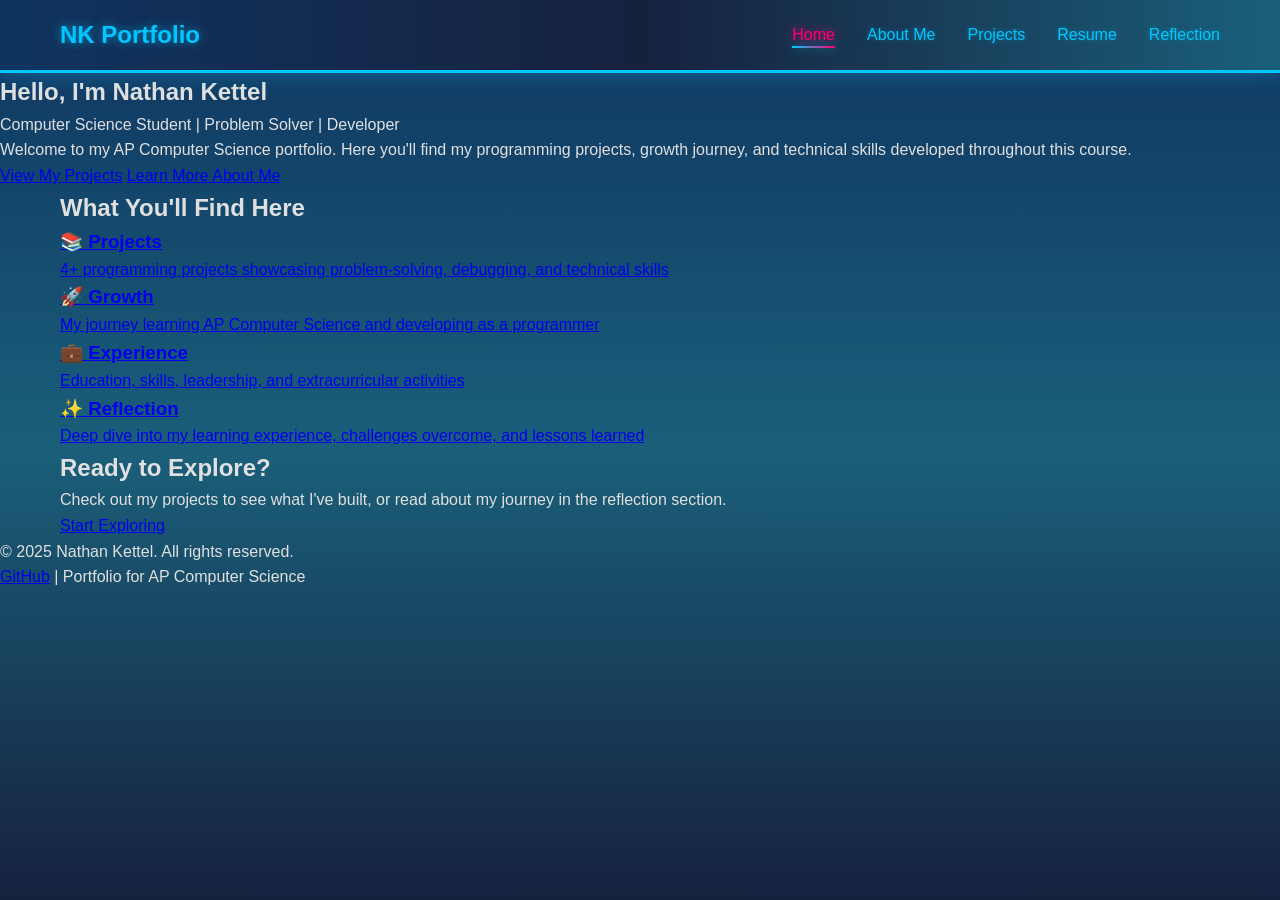
==== commit 2fafc97a: "Update index.html" ====
--- a/index.html
+++ b/index.html
@@ -24,7 +24,7 @@
         <div class="hero-content">
             <h1>Hello, I'm Nathan Kettel</h1>
             <p class="tagline">Computer Science Student | Problem Solver | Developer</p>
-            <p class="hero-description">Welcome to my AP Computer Science portfolio. Here you'll find my programming projects, growth journey, and technical skills developed throughout this course[...]
+            <p class="hero-description">Welcome to my AP Computer Science portfolio. Here you'll find my programming projects, growth journey, and technical skills developed throughout this course.
             <div class="hero-buttons">
                 <a href="projects.html" class="btn btn-primary">View My Projects</a>
                 <a href="about.html" class="btn btn-secondary">Learn More About Me</a>
--- a/styles.css
+++ b/styles.css
@@ -8,7 +8,7 @@
 body {
     font-family: 'Segoe UI', Tahoma, Geneva, Verdana, sans-serif;
     line-height: 1.6;
-    color: #1a1a1a;
+    color: #e0e0e0;
     background: linear-gradient(180deg, #0f3460 0%, #1a5f7a 50%, #16213e 100%);
     background-attachment: fixed;
     min-height: 100vh;
@@ -89,7 +89,7 @@
 /* ===== HERO SECTION ===== */
 .hero {
     background: linear-gradient(135deg, rgba(15, 52, 96, 0.9) 0%, rgba(26, 95, 122, 0.9) 50%, rgba(22, 33, 62, 0.9) 100%),
-                url('data:image/svg+xml,<svg xmlns="http://www.w3.org/2000/svg" viewBox="0 0 1200 600"><defs><pattern id="mountains" x="0" y="0" width="400" height="300" patternUnits="userSpaceOnUse"><polygon points="0,300 100,100 200,200 300,50 400,200 400,300" fill="%2300c8ff" opacity="0.1"/></pattern></defs><rect width="1200" height="600" fill="url(%23mountains)"/></svg>');
+                url('data:image/svg+xml,<svg xmlns="http://www.w3.org/2000/svg" viewBox="0 0 1200 600"><defs><pattern id="mountains" x="0" y="0" width="400" height="300" patternUnits="userSpaceOnU[...]
     color: white;
     padding: 100px 20px;
     text-align: center;
@@ -226,6 +226,11 @@
     gap: 30px;
 }
 
+.highlight-card-link {
+    text-decoration: none;
+    transition: all 0.3s ease;
+}
+
 .highlight-card {
     background: linear-gradient(135deg, rgba(0, 200, 255, 0.1) 0%, rgba(0, 255, 136, 0.05) 100%);
     padding: 30px;
@@ -234,9 +239,10 @@
     transition: all 0.3s ease;
     border: 2px solid rgba(0, 200, 255, 0.3);
     backdrop-filter: blur(10px);
-}
-
-.highlight-card:hover {
+    height: 100%;
+}
+
+.highlight-card-link:hover .highlight-card {
     transform: translateY(-5px);
     border-color: #ff006e;
     box-shadow: 0 10px 30px rgba(255, 0, 110, 0.4), 0 0 20px rgba(0, 200, 255, 0.2);
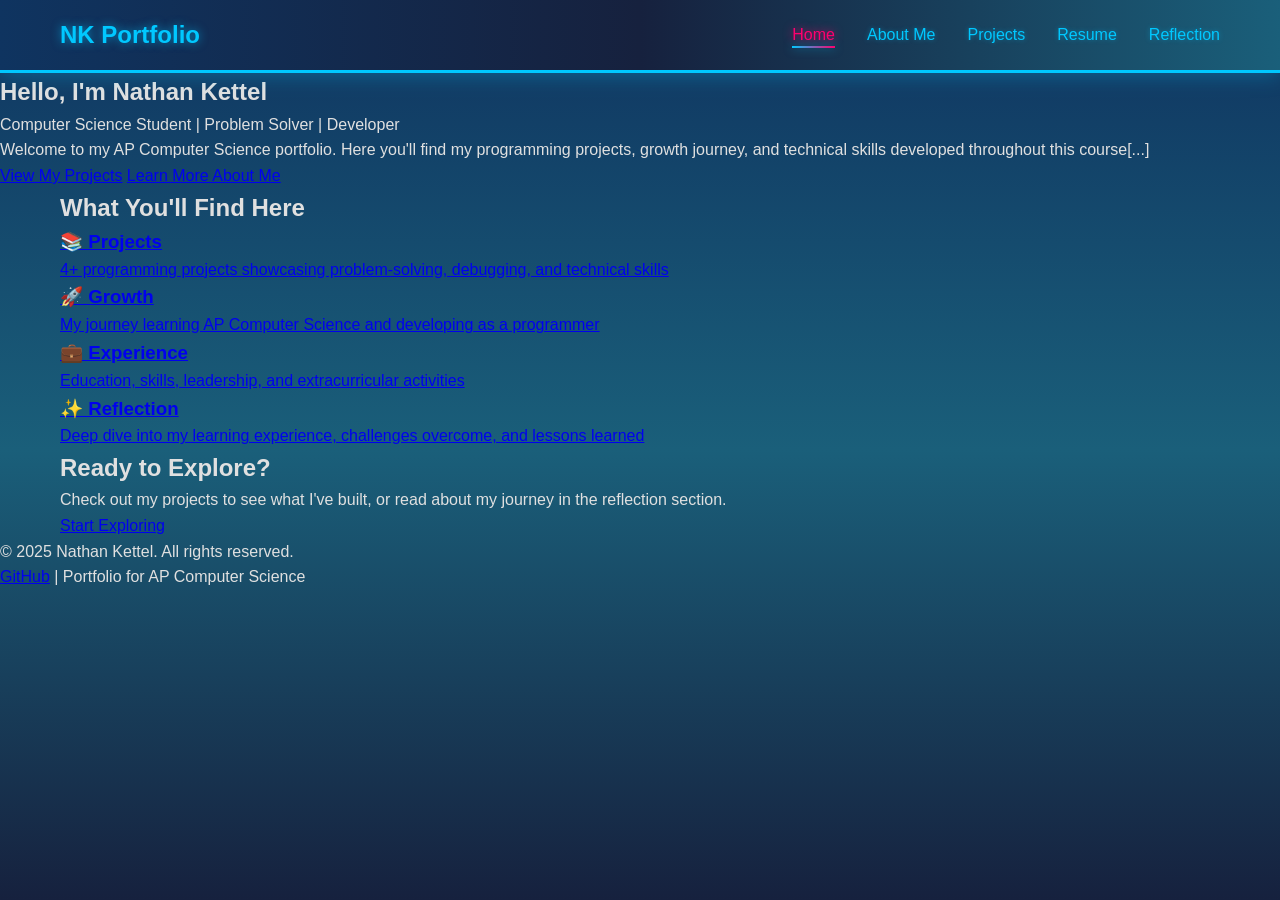
==== commit c5a61f77: "Update hero description in index.html" ====
--- a/index.html
+++ b/index.html
@@ -24,7 +24,7 @@
         <div class="hero-content">
             <h1>Hello, I'm Nathan Kettel</h1>
             <p class="tagline">Computer Science Student | Problem Solver | Developer</p>
-            <p class="hero-description">Welcome to my AP Computer Science portfolio. Here you'll find my programming projects, growth journey, and technical skills developed throughout this course.
+            <p class="hero-description">Welcome to my AP Computer Science portfolio. Here you'll find my programming projects, growth journey, and technical skills developed throughout this course[...]</p>
             <div class="hero-buttons">
                 <a href="projects.html" class="btn btn-primary">View My Projects</a>
                 <a href="about.html" class="btn btn-secondary">Learn More About Me</a>
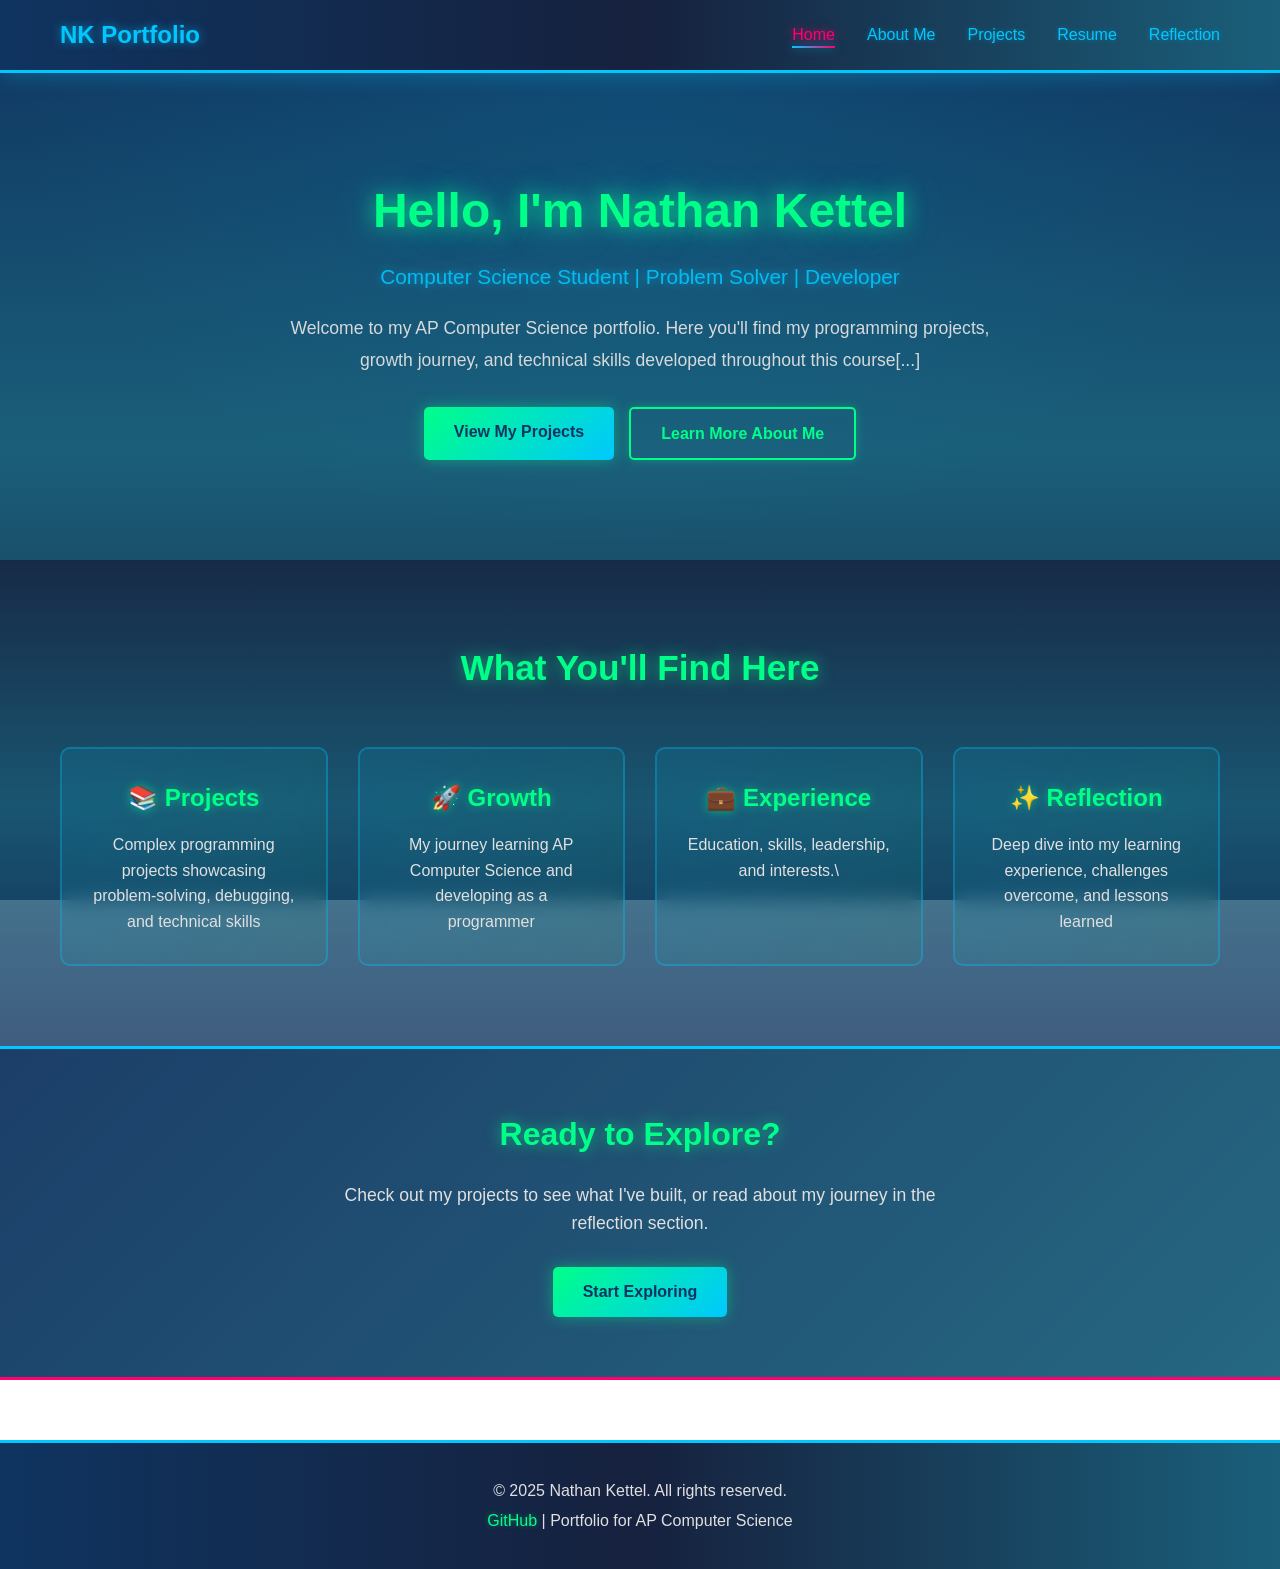
==== commit 7f5ddff7: "Update index.html" ====
--- a/index.html
+++ b/index.html
@@ -39,7 +39,7 @@
                 <a href="projects.html" class="highlight-card-link">
                     <div class="highlight-card">
                         <h3>📚 Projects</h3>
-                        <p>4+ programming projects showcasing problem-solving, debugging, and technical skills</p>
+                        <p>Complex programming projects showcasing problem-solving, debugging, and technical skills</p>
                     </div>
                 </a>
                 <a href="reflection.html" class="highlight-card-link">
@@ -51,7 +51,7 @@
                 <a href="resume.html" class="highlight-card-link">
                     <div class="highlight-card">
                         <h3>💼 Experience</h3>
-                        <p>Education, skills, leadership, and extracurricular activities</p>
+                        <p>Education, skills, leadership, and interests.\</p>
                     </div>
                 </a>
                 <a href="reflection.html" class="highlight-card-link">
--- a/styles.css
+++ b/styles.css
@@ -89,7 +89,7 @@
 /* ===== HERO SECTION ===== */
 .hero {
     background: linear-gradient(135deg, rgba(15, 52, 96, 0.9) 0%, rgba(26, 95, 122, 0.9) 50%, rgba(22, 33, 62, 0.9) 100%),
-                url('data:image/svg+xml,<svg xmlns="http://www.w3.org/2000/svg" viewBox="0 0 1200 600"><defs><pattern id="mountains" x="0" y="0" width="400" height="300" patternUnits="userSpaceOnU[...]
+                url('data:image/svg+xml,<svg xmlns="http://www.w3.org/2000/svg" viewBox="0 0 1200 600"><defs><pattern id="mountains" x="0" y="0" width="400" height="300" patternUnits="userSpaceOnU[...]')
     color: white;
     padding: 100px 20px;
     text-align: center;
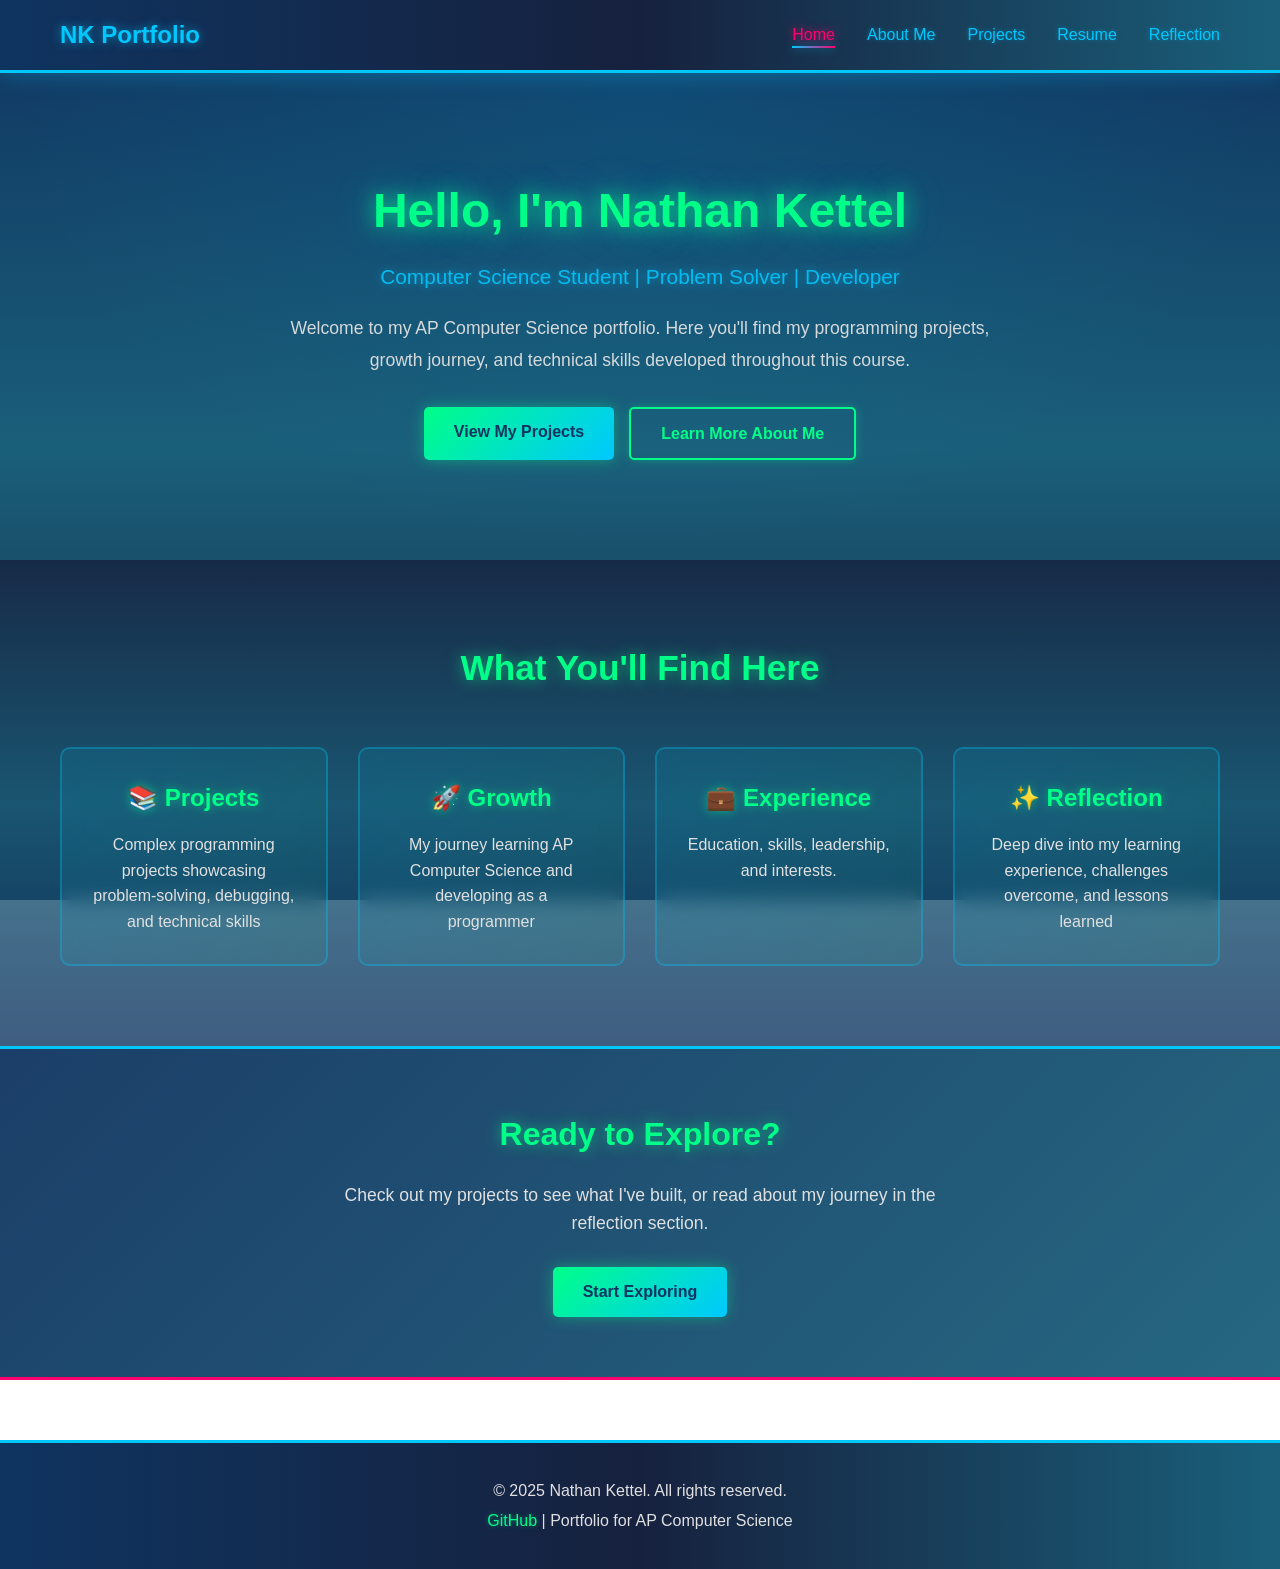
==== commit e25d94f4: "Fix HTML description paragraph formatting" ====
--- a/index.html
+++ b/index.html
@@ -24,7 +24,7 @@
         <div class="hero-content">
             <h1>Hello, I'm Nathan Kettel</h1>
             <p class="tagline">Computer Science Student | Problem Solver | Developer</p>
-            <p class="hero-description">Welcome to my AP Computer Science portfolio. Here you'll find my programming projects, growth journey, and technical skills developed throughout this course[...]</p>
+            <p class="hero-description">Welcome to my AP Computer Science portfolio. Here you'll find my programming projects, growth journey, and technical skills developed throughout this course.</p>
             <div class="hero-buttons">
                 <a href="projects.html" class="btn btn-primary">View My Projects</a>
                 <a href="about.html" class="btn btn-secondary">Learn More About Me</a>
@@ -51,7 +51,7 @@
                 <a href="resume.html" class="highlight-card-link">
                     <div class="highlight-card">
                         <h3>💼 Experience</h3>
-                        <p>Education, skills, leadership, and interests.\</p>
+                        <p>Education, skills, leadership, and interests.</p>
                     </div>
                 </a>
                 <a href="reflection.html" class="highlight-card-link">
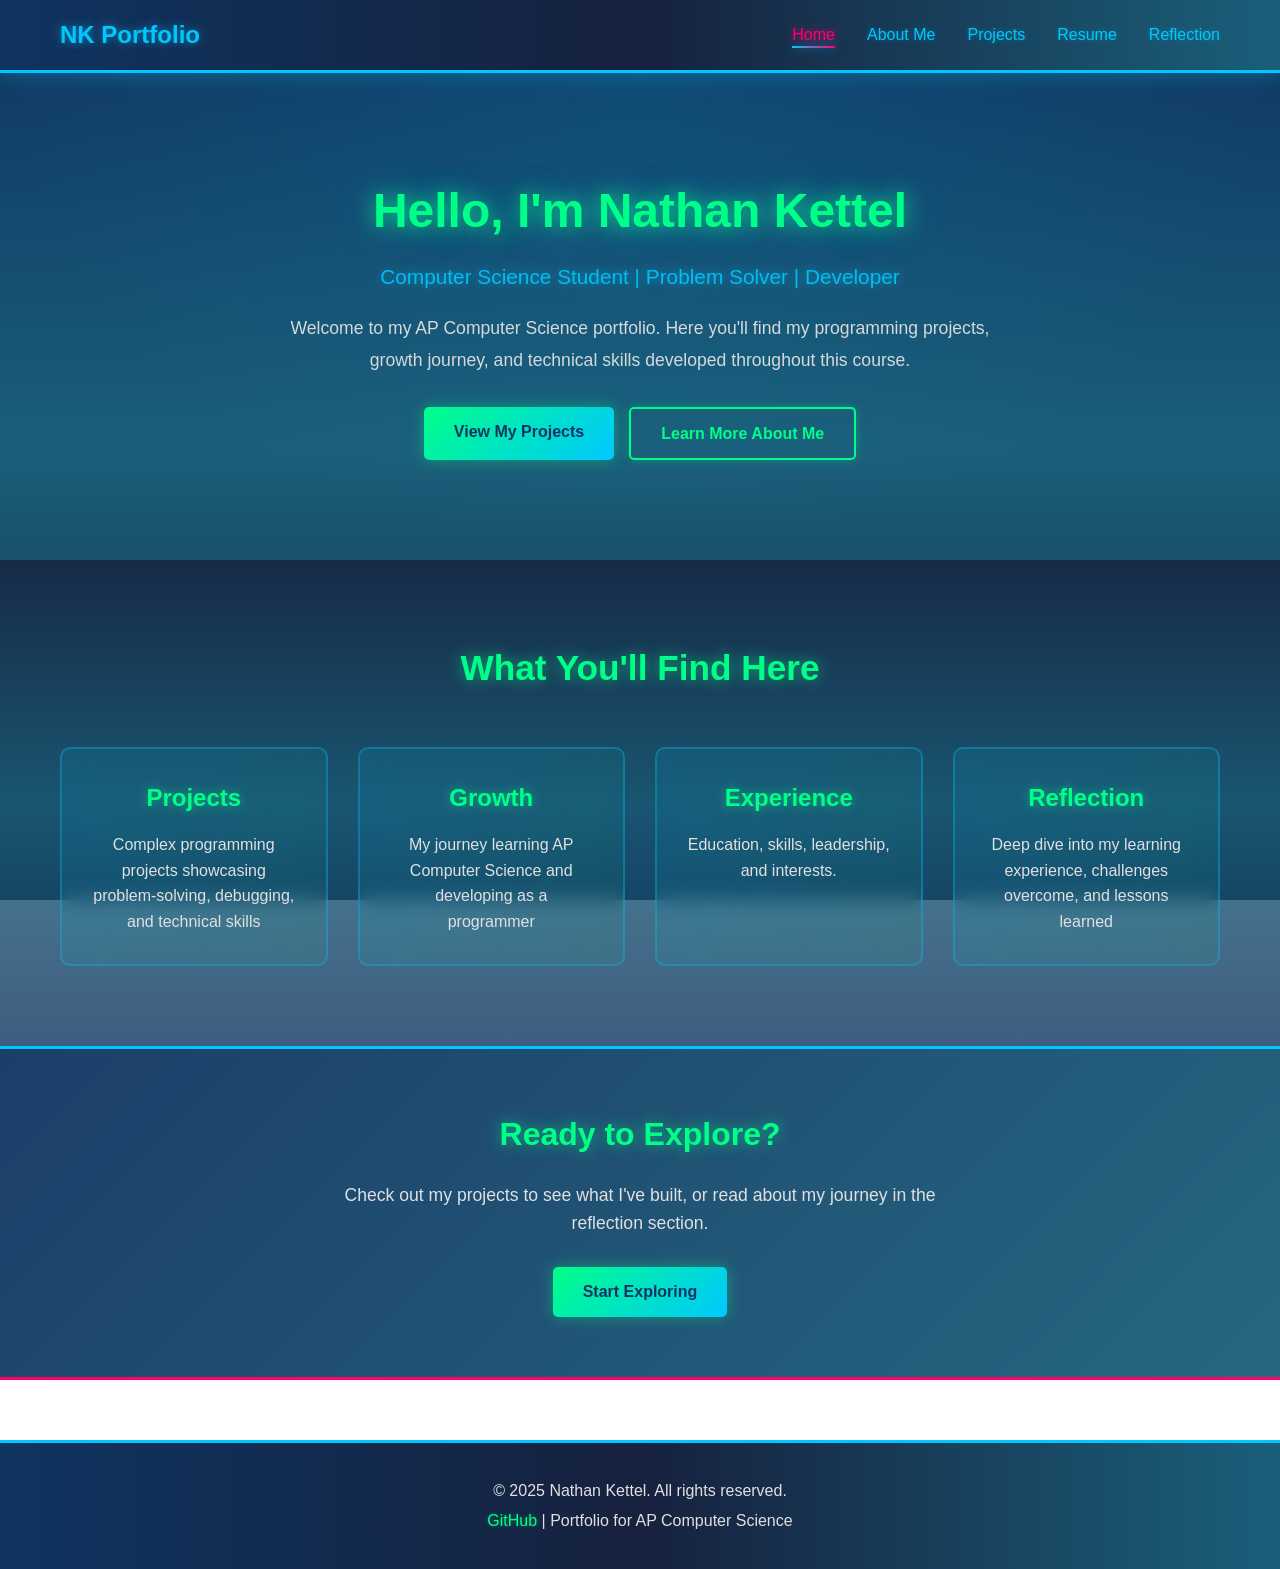
==== commit 1aa2aecd: "Update index.html" ====
--- a/index.html
+++ b/index.html
@@ -38,25 +38,25 @@
             <div class="highlights-grid">
                 <a href="projects.html" class="highlight-card-link">
                     <div class="highlight-card">
-                        <h3>📚 Projects</h3>
+                        <h3>Projects</h3>
                         <p>Complex programming projects showcasing problem-solving, debugging, and technical skills</p>
                     </div>
                 </a>
                 <a href="reflection.html" class="highlight-card-link">
                     <div class="highlight-card">
-                        <h3>🚀 Growth</h3>
+                        <h3>Growth</h3>
                         <p>My journey learning AP Computer Science and developing as a programmer</p>
                     </div>
                 </a>
                 <a href="resume.html" class="highlight-card-link">
                     <div class="highlight-card">
-                        <h3>💼 Experience</h3>
+                        <h3>Experience</h3>
                         <p>Education, skills, leadership, and interests.</p>
                     </div>
                 </a>
                 <a href="reflection.html" class="highlight-card-link">
                     <div class="highlight-card">
-                        <h3>✨ Reflection</h3>
+                        <h3>Reflection</h3>
                         <p>Deep dive into my learning experience, challenges overcome, and lessons learned</p>
                     </div>
                 </a>
